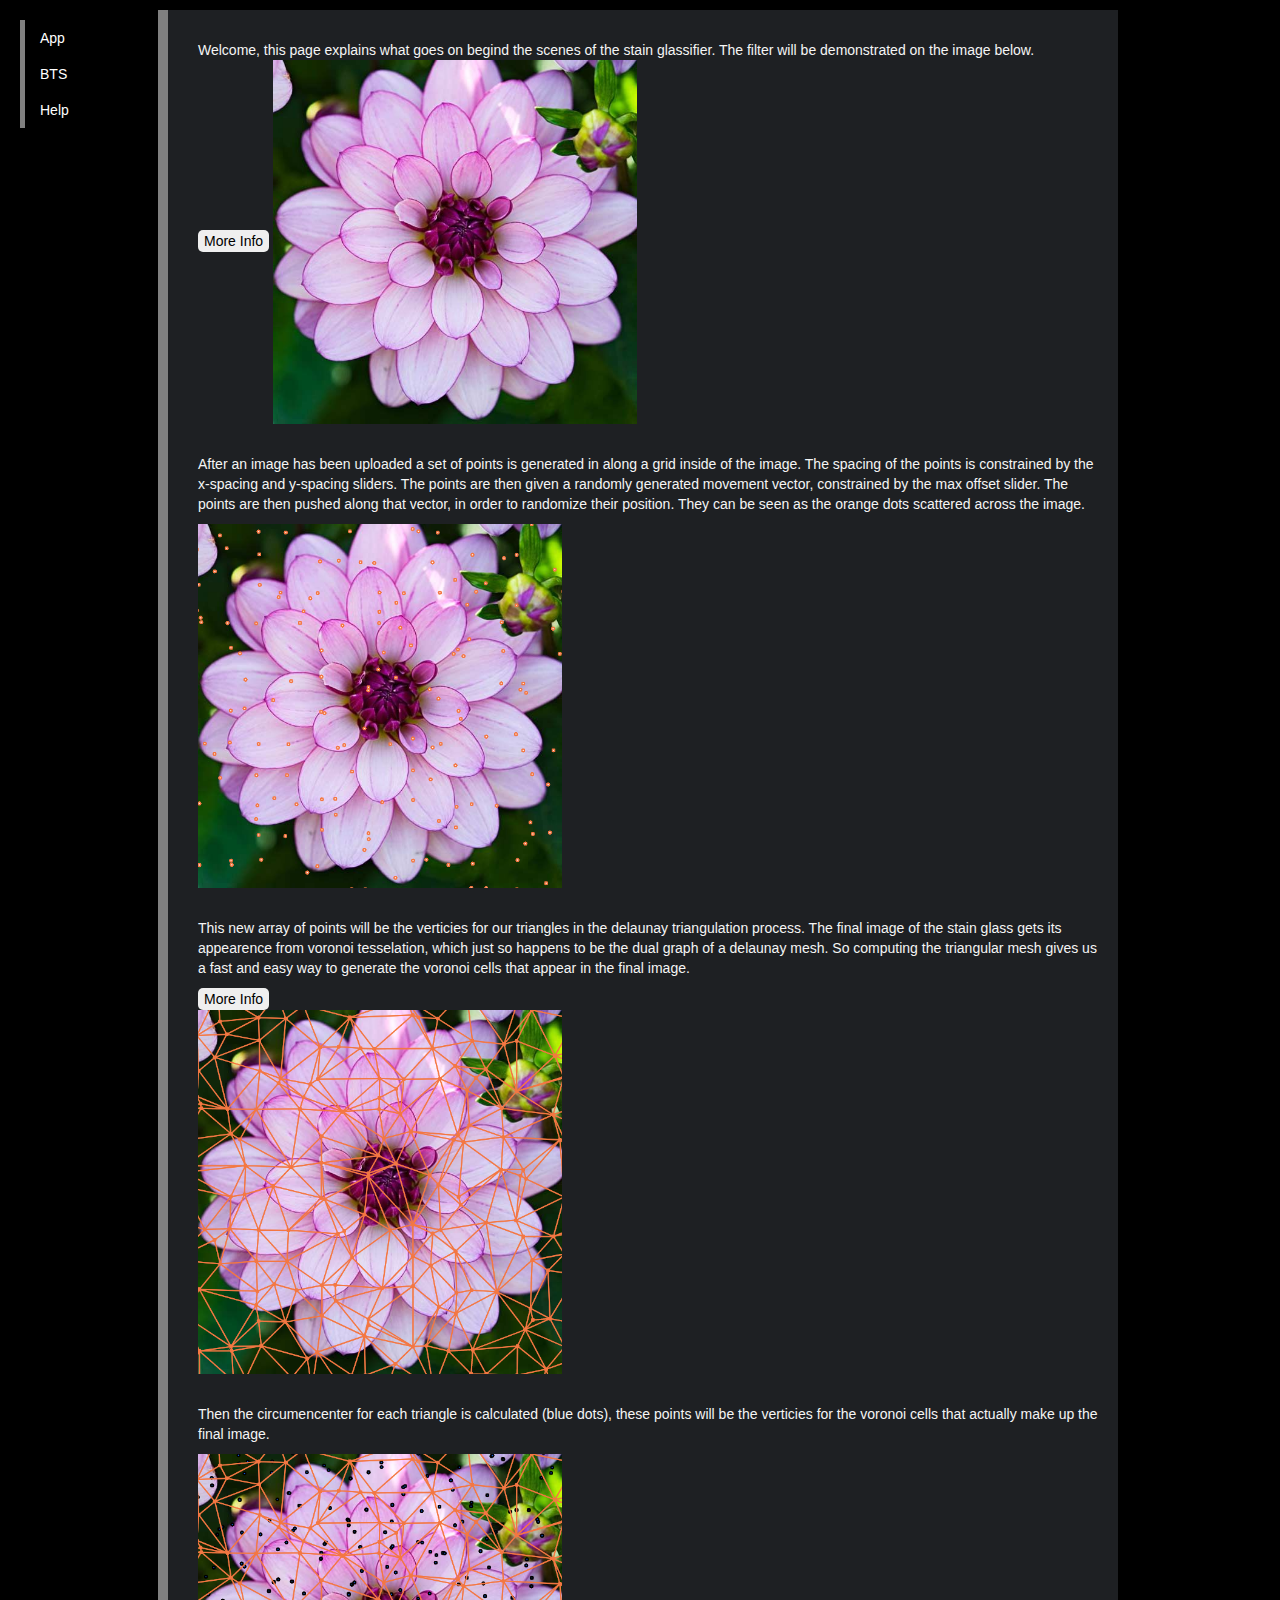
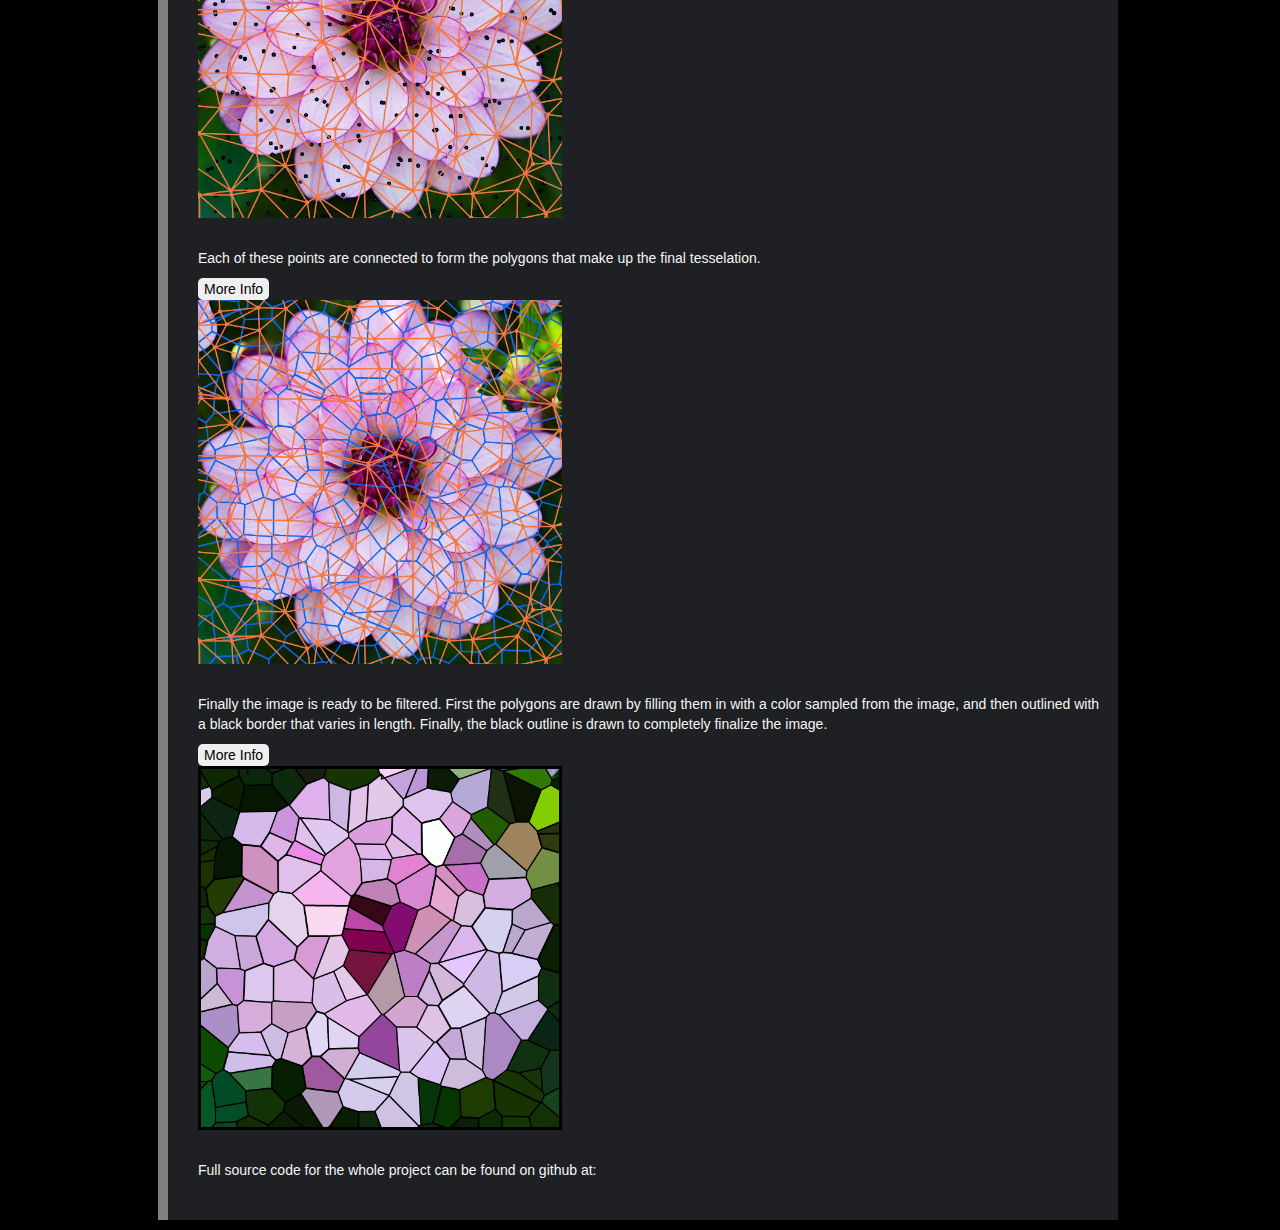
==== stainglass/bts.html @ 0f4232ca "Add files via upload" ====
<!DOCTYPE HTML>
<html>

<head>
    <title>StainGlass</title>
    <meta name="viewport" content="width=device-width, initial-scale=1.0">
    <link rel="stylesheet" href="https://maxcdn.bootstrapcdn.com/bootstrap/3.3.7/css/bootstrap.min.css">
    <link rel="stylesheet" href="prism.css">
    <link rel="stylesheet" type="text/css" href="style-sheet-bts.css">
    <script src="https://ajax.googleapis.com/ajax/libs/jquery/3.2.1/jquery.min.js"></script>
    <script src="https://maxcdn.bootstrapcdn.com/bootstrap/3.3.7/js/bootstrap.min.js"></script>
    <script src="js/prism.js" type="text/javascript"></script>

</head>

<body>
    <div id="menu">
        <ul>
            <li><a href="index.html">App</a></li>
            <li><a href="bts.html">BTS</a></li>
            <li><a href="help.html">Help</a></li>
        </ul>
    </div>
    <div id="main">
        <div id="Welcome" class="entry">
            <h>Welcome, this page explains what goes on begind the scenes of the stain glassifier. The filter will be demonstrated on the image below.</h>

            <button type="button" class="expand" data-toggle="collapse" data-target="#welcome-dd">More Info</button>
            <div id="welcome-dd" class="collapse info">Use the "more info" buttons to see a more detailed breakdown of what goes on in the app.</div>

            <img src="images/image_unfiltered.jpg" alt="unfiltered image" style="width: 40%;">
        </div>
        <div id="points" class="entry">
            <p>After an image has been uploaded a set of points is generated in along a grid inside of the image. The spacing of the points is constrained by the x-spacing and y-spacing sliders. The points are then given a randomly generated movement vector, constrained by the max offset slider. The points are then pushed along that vector, in order to randomize their position. They can be seen as the orange dots scattered across the image.</p>

            <img src="images/image_point_cloud.png" alt="point cloud" style="width: 40%;">
        </div>
        <div id="triangulation" class="entry">
            <p>This new array of points will be the verticies for our triangles in the delaunay triangulation process. The final image of the stain glass gets its appearence from voronoi tesselation, which just so happens to be the dual graph of a delaunay mesh. So computing the triangular mesh gives us a fast and easy way to generate the voronoi cells that appear in the final image.</p>

            <button type="button" class="expand" data-toggle="collapse" data-target="#dm-dd">More Info</button>
            <div id="dm-dd" class="collapse info">All of the generation for the triangle mesh is done from ironwallaby's delaunay triangulation algorithm <a>https://github.com/ironwallaby/delaunay</a>.</div>

            <div></div>
            <img src="images/image_tri_mesh.png" alt="triangle mesh" style="width: 40%;">
        </div>
        <div id="voronoi-verts" class="entry">
            <p>Then the circumencenter for each triangle is calculated (blue dots), these points will be the verticies for the voronoi cells that actually make up the final image.</p>
            <img src="images/image_tri_v_points.png" alt="triangle circumcenters" style="width: 40%;">
        </div>
        <div id="voronoi-mesh" class="entry">
            <p>
                Each of these points are connected to form the polygons that make up the final tesselation.
            </p>

            <button type="button" class="expand" data-toggle="collapse" data-target="#v-mi">More Info</button>

            <div id="v-mi" class="collapse info">
                <p>
                    This is where most of the work is done in the algorithm. The process of connecting the points in the porper order seems daunting at first, but looking closely at the image will reveal a special pattern.
                </p>

                <img src="images/upclose.png" alt="unfiltered image" style="width: 10%; position: relative;">

                <p>
                    Each voronoi polygon surrounds only one of the triangular mesh's verticies. This means that we can solve the daunting task by just figuring out each triangles neighbor, which can be done by checking if any two triangles share two verticies (although this method is easy, it can be very slow with lots of triangles, because each triangle checks every single other triangle, and also takes up a lot of memory for dense meshes). We will save the neighbors for later.
                </p>

                <button type="button" class="expand" data-toggle="collapse" data-target="#code-1">See Code</button>
                <div id="code-1">
                    <pre class="line-numbers language-javascript">
                    <code>
                    <script>
                        //finds all of the neighbors of a triangle
                        //by checking if two of its point are shared with any other triangle
                        function findNeighbors(triangles) {
                            var neighbors = [];

                            //loop through all of the triangles
                            for (var i = 0; i < triangles.length; i++) {
                                var localNeighbors = [];

                                //have every triangle check with every other triangle
                                for (var j = 0; j < triangles.length; j++) {
                                    var orgTri = triangles[i].slice();
                                    var checkTri = triangles[j].slice();

                                    //make sure we aren'y checking the same triangle against itself
                                    if (i != j) {
                                        //counter to keep track of how many shared points there are
                                        var n = 0;
                                        //loop through all the points of one triangle
                                        for (var k = orgTri.length - 1; k >= 0; k--) {
                                            //and all of the points in the other triangle
                                            for (var l = checkTri.length - 1; l >= 0; l--) {
                                                //check if they are the same
                                                if (orgTri[k][0] == checkTri[l][0] && orgTri[k][1] == checkTri[l][1]) {
                                                    //if they are the same add one to the counter of shared points
                                                    //and remove those points from the arrays so we don't check them again
                                                    //then stop looping because we already found the shared points for the indices
                                                    n++;
                                                    orgTri.splice(k, k);
                                                    checkTri.splice(l, l);
                                                    break;
                                                }
                                            }

                                            if (n == 2 || k < 0) {
                                                break;
                                            }
                                        }

                                        //if we counted two shared points, add the index of that triangles circumcenter
                                        //to an array of local neighbors
                                        if (n == 2) {
                                            localNeighbors.push(j);
                                        }
                                    }
                                }

                                //then push all of the local neighbors
                                neighbors.push(localNeighbors);
                            }

                            return neighbors;
                        }

                    </script>
                    </code>
                </pre>
                </div>

                <p>
                    Now that we have all of the triangles, and all of the triangles have their neighbors, we can then move on to find all of the points in the polygon. We can do this looping through every point in the "grid" we first created, and for each of those points, loop through every triangle and see if any of its verticies tough that point. If one just so happens to do so, then it's circumcenter is added to the unsorted polygon.
                </p>

                <button type="button" class="expand" data-toggle="collapse" data-target="#code-2">See Code</button>
                <div id="code-2">
                    <pre class="language-javascript">
                        <code>
                            <script>
                                function createPolygons(grid, triangles, points, neighbors) {
                                    //list to hold all polygons
                                    var polygons = [];

                                    //loop through all the points in the grid
                                    for (var i = 0; i < grid.length; i++) {
                                        //get the point in the grid
                                        var pt = grid[i].slice();

                                        //the polygon around the points
                                        var unsortedPolygon = [];

                                        //loop through each triangle
                                        //and test if they share any points with the grid points
                                        for (var j = 0; j < triangles.length; j++) {
                                            var tri = triangles[j].slice();

                                            //loop through all the points in the triangle
                                            for (var k = 0; k < tri.length; k++) {
                                                //and see if they match with the grid point
                                                if (ptsEql(pt, tri[k])) {
                                                    //if they match add that triangle's circumcenter index to the
                                                    //array that is the polygon
                                                    unsortedPolygon.push(j);
                                                    break;
                                                }
                                            }
                                        }

                                        //once we have the points in the polygon we need to sort them into a circular order
                                        var sortedPolygon = [];
                                        orderPoints(unsortedPolygon[0], unsortedPolygon, sortedPolygon, neighbors);

                                        //then convert index values to actual coordinates to draw
                                        convIndToCoords(sortedPolygon, points);

                                        //add the new polygon to the list
                                        polygons.push(sortedPolygon);
                                    }


                                    //return the list of polygons
                                    return polygons;
                                }
                            </script>
                        </code>
                    </pre>
                </div>

                <p>
                    Now that we have all of the polygons, we need to sort the points in some sort of order to we can draw them properly. We can do this recursively by starting at one triangle that has it's circumcenter as a vertex in the polygon, then we look at each of its neighbors, to check if: <strong>A</strong>. it's circumcenter is in the polygon. <strong>B</strong>. if it's circumcenter hasn't already been added to the sorted polygon. <strong>C</strong>. if we aren't looking at the polygon we just came from. If our triangle and it's circumcenter pass this test, then it is added to the sorted polygon, otherwise, keep checking the neighbors. Once we find it and it's added, we do the same thing for the one we just found. This keeps happening until the sorted polygon has the same number of verts as the unsorted, and we can finally finish up and draw the polygons!
                </p>

                <button type="button" class="expand" data-toggle="collapse" data-target="#code-3">See Code</button>
                <div id="code-3">
                    <pre class="language-javascript">
                        <code>
                            <script>
                                function orderPoints(checkPt, unsortedPolygon, sortedPolygon, neighbors) {
                                    //since we have an array of all of the indexs
                                    //we can sort them into an circular order
                                    //by checking if two points are neighbors

                                    //check to see if the sorted polygon has the same number of points as the unsorted one
                                    if (unsortedPolygon.length + 1 == sortedPolygon.length) {
                                        return;
                                    }


                                    //start off by looking at the neighbors of the checkpoint
                                    for (var i = 0; i < neighbors[checkPt].length; i++) {
                                        //then see if any of it's neighbors are in the polygon
                                        for (var j = 0; j < unsortedPolygon.length; j++) {

                                            //check to see if the neighbor is in the polygon
                                            if (neighbors[checkPt][i] == unsortedPolygon[j]) {
                                                //then check to make sure we aren't looking are the neighbor we just came from
                                                if (sortedPolygon.length < 1 || neighbors[checkPt][i] != sortedPolygon[sortedPolygon.length - 1]) {
                                                    //if they are not the same and the last neighbor exists then we can add this point to the newPolygon
                                                    sortedPolygon.push(checkPt);

                                                    checkPt = neighbors[checkPt][i];

                                                    orderPoints(checkPt, unsortedPolygon, sortedPolygon, neighbors);

                                                    return;
                                                }
                                            }
                                        }
                                    }

                                    return;
                                }
                            </script>
                        </code>
                    </pre>
                </div>
            </div>

            <div></div>
            <img src="images/image_tri_v_tess.png" alt="tesselated image" style="width: 40%;">
        </div>
        <div id="final" class="entry">
            <p>
                Finally the image is ready to be filtered. First the polygons are drawn by filling them in with a color sampled from the image, and then outlined with a black border that varies in length. Finally, the black outline is drawn to completely finalize the image.
            </p>

            <button type="button" class="expand" data-toggle="collapse" data-target="#f-c">More Info</button>
            <div id="f-c" class="collapse info">
                <p>
                    The colors are sampled from where the singular triangle mesh vertex in each voronoi cell lies.
                </p>
            </div>

            <div></div>
            <img src="images/image_filtered.png" alt="filtered image" style="width: 40%;">
        </div>
        <div id="sc" class="entry">
            <p>
                Full source code for the whole project can be found on github at: <a></a>
            </p>
        </div>
    </div>
</body>

</html>
---- stainglass/prism.css ----
/* http://prismjs.com/download.html?themes=prism&languages=markup+css+clike+javascript */
/**
 * prism.js default theme for JavaScript, CSS and HTML
 * Based on dabblet (http://dabblet.com)
 * @author Lea Verou
 */

code[class*="language-"],
pre[class*="language-"] {
	color: black;
	background: none;
	text-shadow: 0 1px white;
	font-family: Consolas, Monaco, 'Andale Mono', 'Ubuntu Mono', monospace;
	text-align: left;
	white-space: pre;
	word-spacing: normal;
	word-break: normal;
	word-wrap: normal;
	line-height: 1.5;

	-moz-tab-size: 4;
	-o-tab-size: 4;
	tab-size: 4;

	-webkit-hyphens: none;
	-moz-hyphens: none;
	-ms-hyphens: none;
	hyphens: none;
}

pre[class*="language-"]::-moz-selection, pre[class*="language-"] ::-moz-selection,
code[class*="language-"]::-moz-selection, code[class*="language-"] ::-moz-selection {
	text-shadow: none;
	background: #b3d4fc;
}

pre[class*="language-"]::selection, pre[class*="language-"] ::selection,
code[class*="language-"]::selection, code[class*="language-"] ::selection {
	text-shadow: none;
	background: #b3d4fc;
}

@media print {
	code[class*="language-"],
	pre[class*="language-"] {
		text-shadow: none;
	}
}

/* Code blocks */
pre[class*="language-"] {
	padding: 1em;
	margin: .5em 0;
	overflow: auto;
}

:not(pre) > code[class*="language-"],
pre[class*="language-"] {
	background: #f5f2f0;
}

/* Inline code */
:not(pre) > code[class*="language-"] {
	padding: .1em;
	border-radius: .3em;
	white-space: normal;
}

.token.comment,
.token.prolog,
.token.doctype,
.token.cdata {
	color: slategray;
}

.token.punctuation {
	color: #999;
}

.namespace {
	opacity: .7;
}

.token.property,
.token.tag,
.token.boolean,
.token.number,
.token.constant,
.token.symbol,
.token.deleted {
	color: #905;
}

.token.selector,
.token.attr-name,
.token.string,
.token.char,
.token.builtin,
.token.inserted {
	color: #690;
}

.token.operator,
.token.entity,
.token.url,
.language-css .token.string,
.style .token.string {
	color: #a67f59;
	background: hsla(0, 0%, 100%, .5);
}

.token.atrule,
.token.attr-value,
.token.keyword {
	color: #07a;
}

.token.function {
	color: #DD4A68;
}

.token.regex,
.token.important,
.token.variable {
	color: #e90;
}

.token.important,
.token.bold {
	font-weight: bold;
}
.token.italic {
	font-style: italic;
}

.token.entity {
	cursor: help;
}
---- stainglass/style-sheet-bts.css ----
* {
    box-sizing: border-box;
}

html {
    font-family: monospace;
}

body {
    background-color: black;
}

#menu {
    width: 10%;
    height: 100%;
    float: left;
    background: black;
    margin: 10px;
    padding: 10px
}

#main {
    width: 75%;
    float: left;
    background-color: #1e2023;
    margin: 10px;
    padding: 10px;
    border-left: solid 10px gray;
    display: inline-block;
}

.entry {
    color: whitesmoke;
    width: 100%;
    margin: 10px;
    padding: 10px;
}

.expand {
    color: black;
    border-radius: 5px;
    border-style: none;
}

.info {
    background-color: #454749;
    border-left: solid 10px gray;
    padding: 10px;
}

ul {
    background: black;
    list-style: none;
    width: 100%;
    margin: 0;
    padding: 0;
    border-left: grey solid 5px;
}

li a {
    display: block;
    width: 100%;
    color: white;
    padding: 8px 15px;
    text-decoration: none;
}

li a:hover {
    background-color: whitesmoke;
    color: black;
}
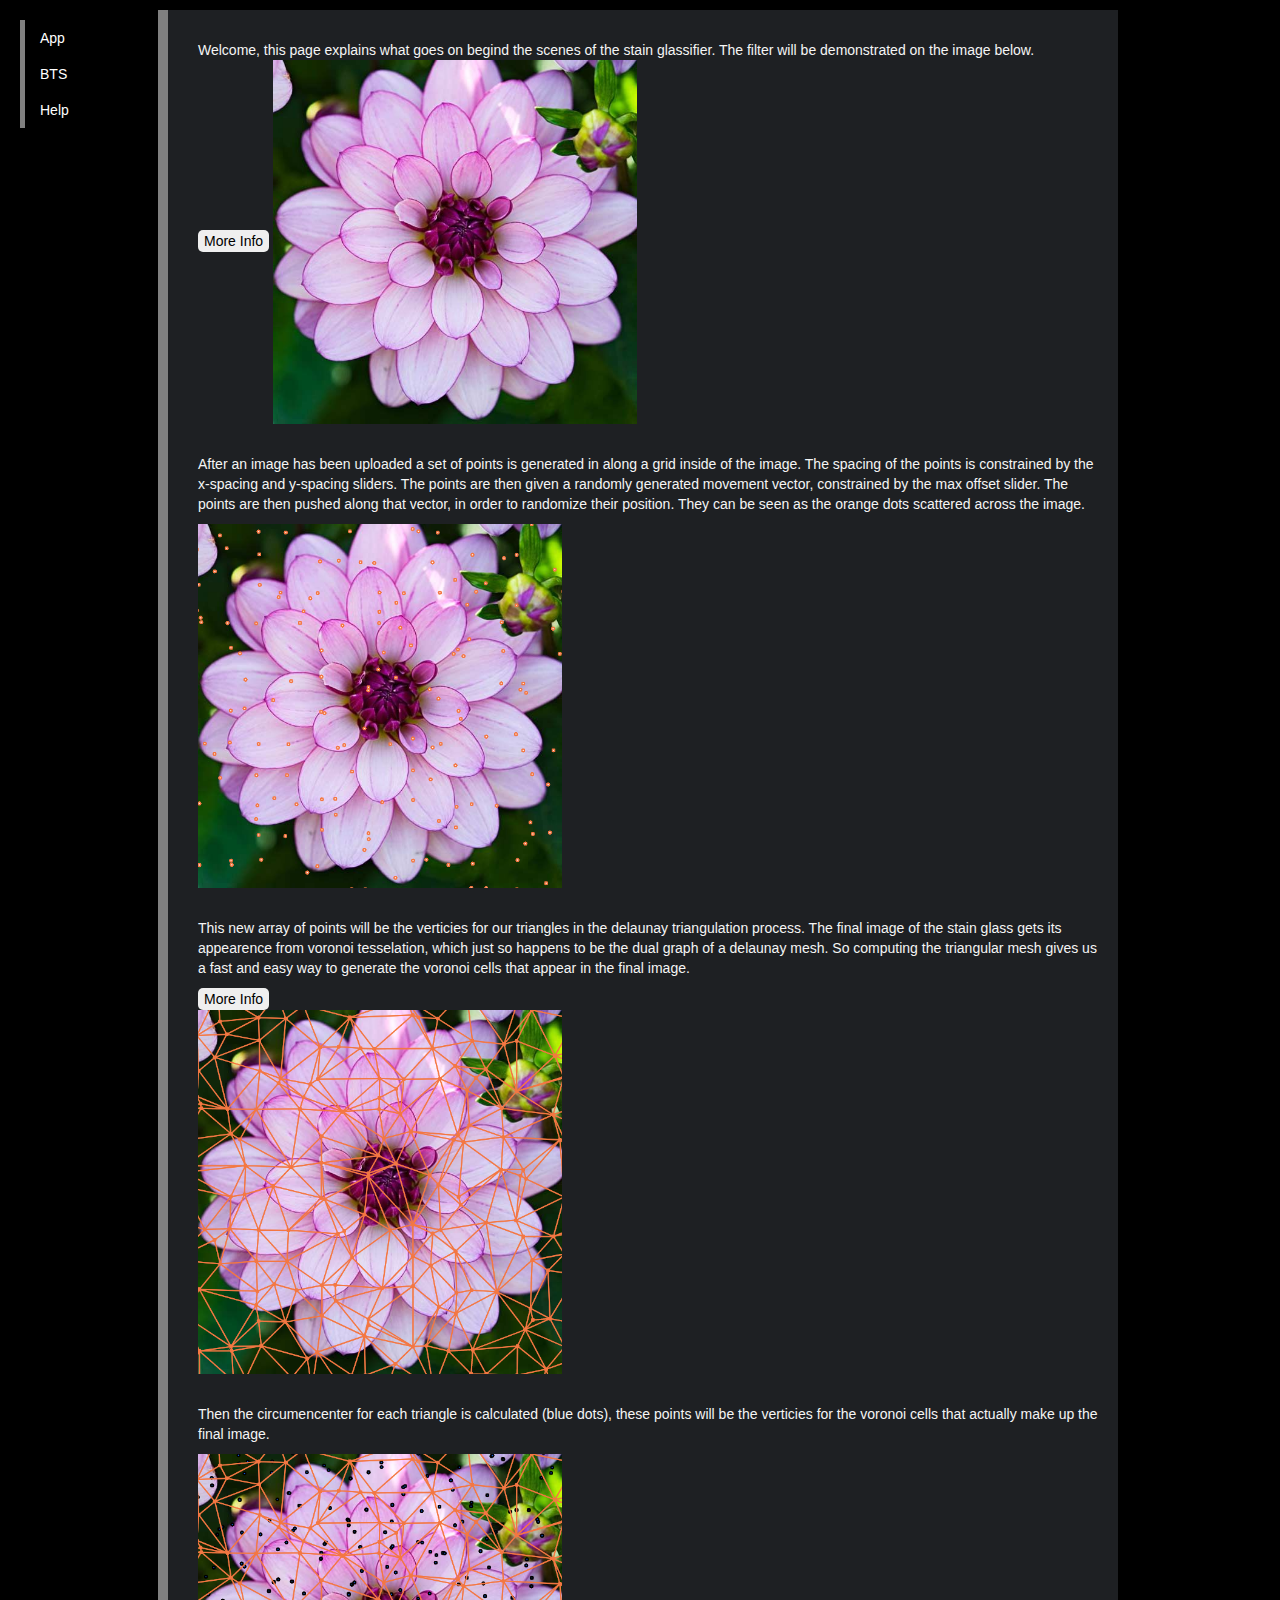
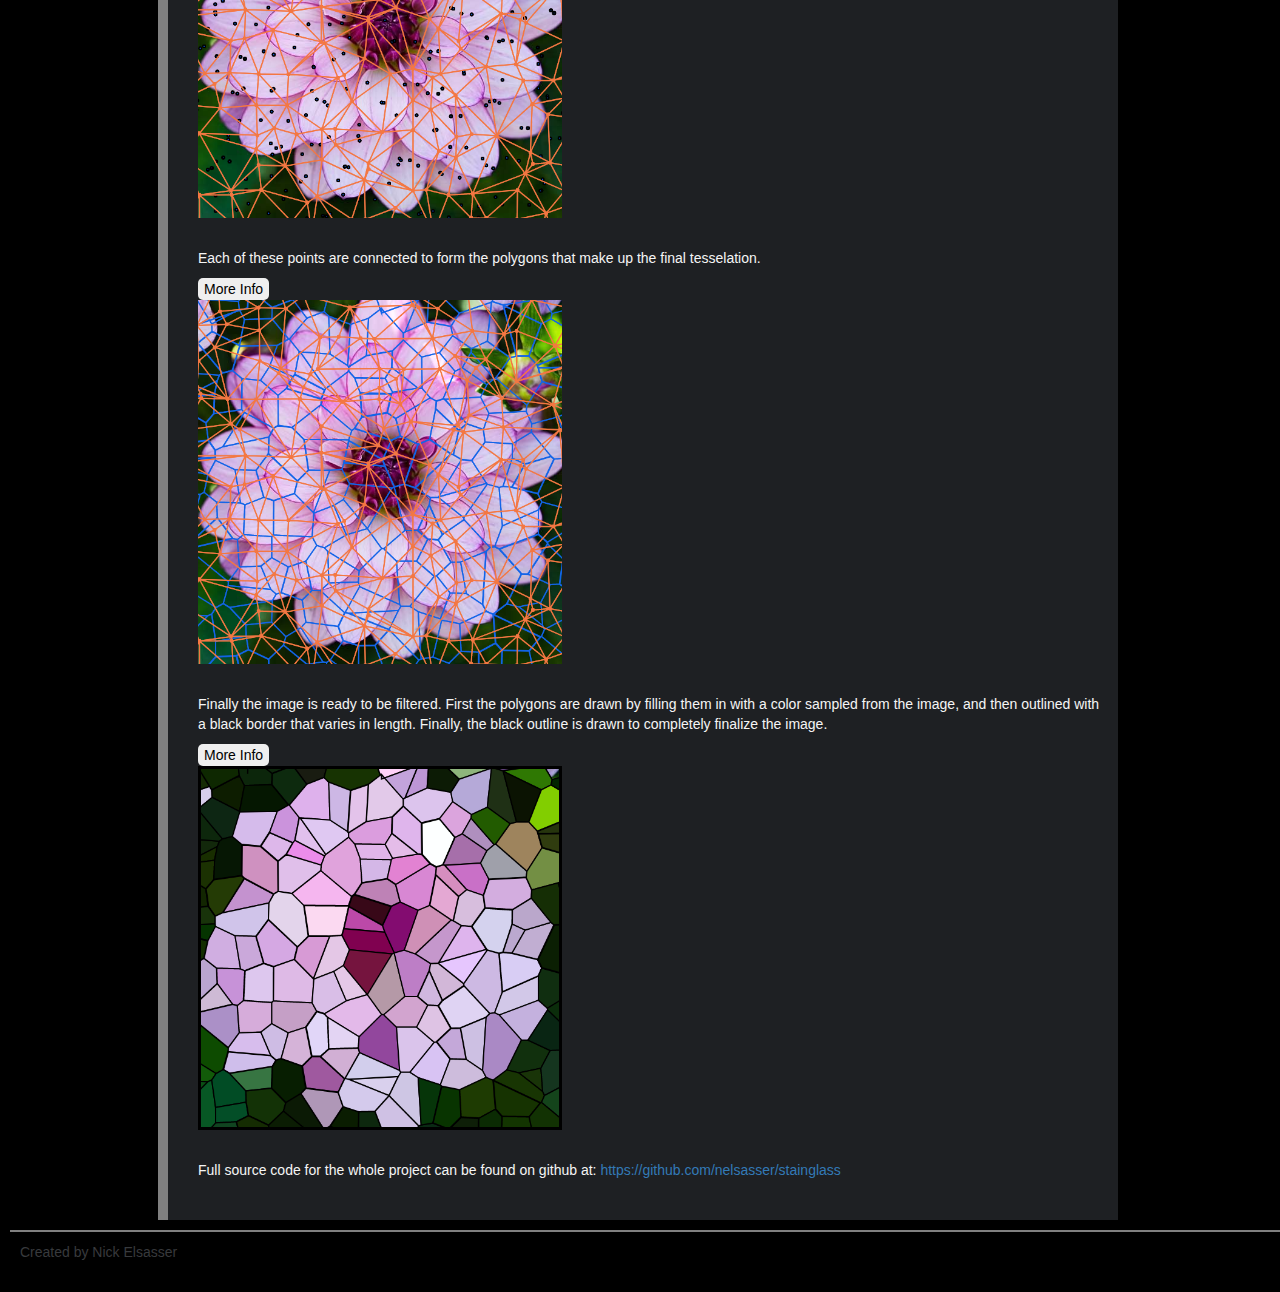
==== commit 1dd44e98: "Add files via upload" ====
--- a/stainglass/bts.html
+++ b/stainglass/bts.html
@@ -258,9 +258,12 @@
         </div>
         <div id="sc" class="entry">
             <p>
-                Full source code for the whole project can be found on github at: <a></a>
+                Full source code for the whole project can be found on github at: <a>https://github.com/nelsasser/stainglass</a>
             </p>
         </div>
+    </div>
+    <div id="footer">
+        <p style="text-align: center;"> Created by Nick Elsasser</p>
     </div>
 </body>
 
--- a/stainglass/style-sheet-bts.css
+++ b/stainglass/style-sheet-bts.css
@@ -27,6 +27,16 @@
     padding: 10px;
     border-left: solid 10px gray;
     display: inline-block;
+}
+
+#footer {
+    width: 100%;
+    background-color: black;
+    margin:10px;
+    padding: 10px;
+    border-top: solid 2px gray;
+    display: flex;
+    color: #383a3d;
 }
 
 .entry {
